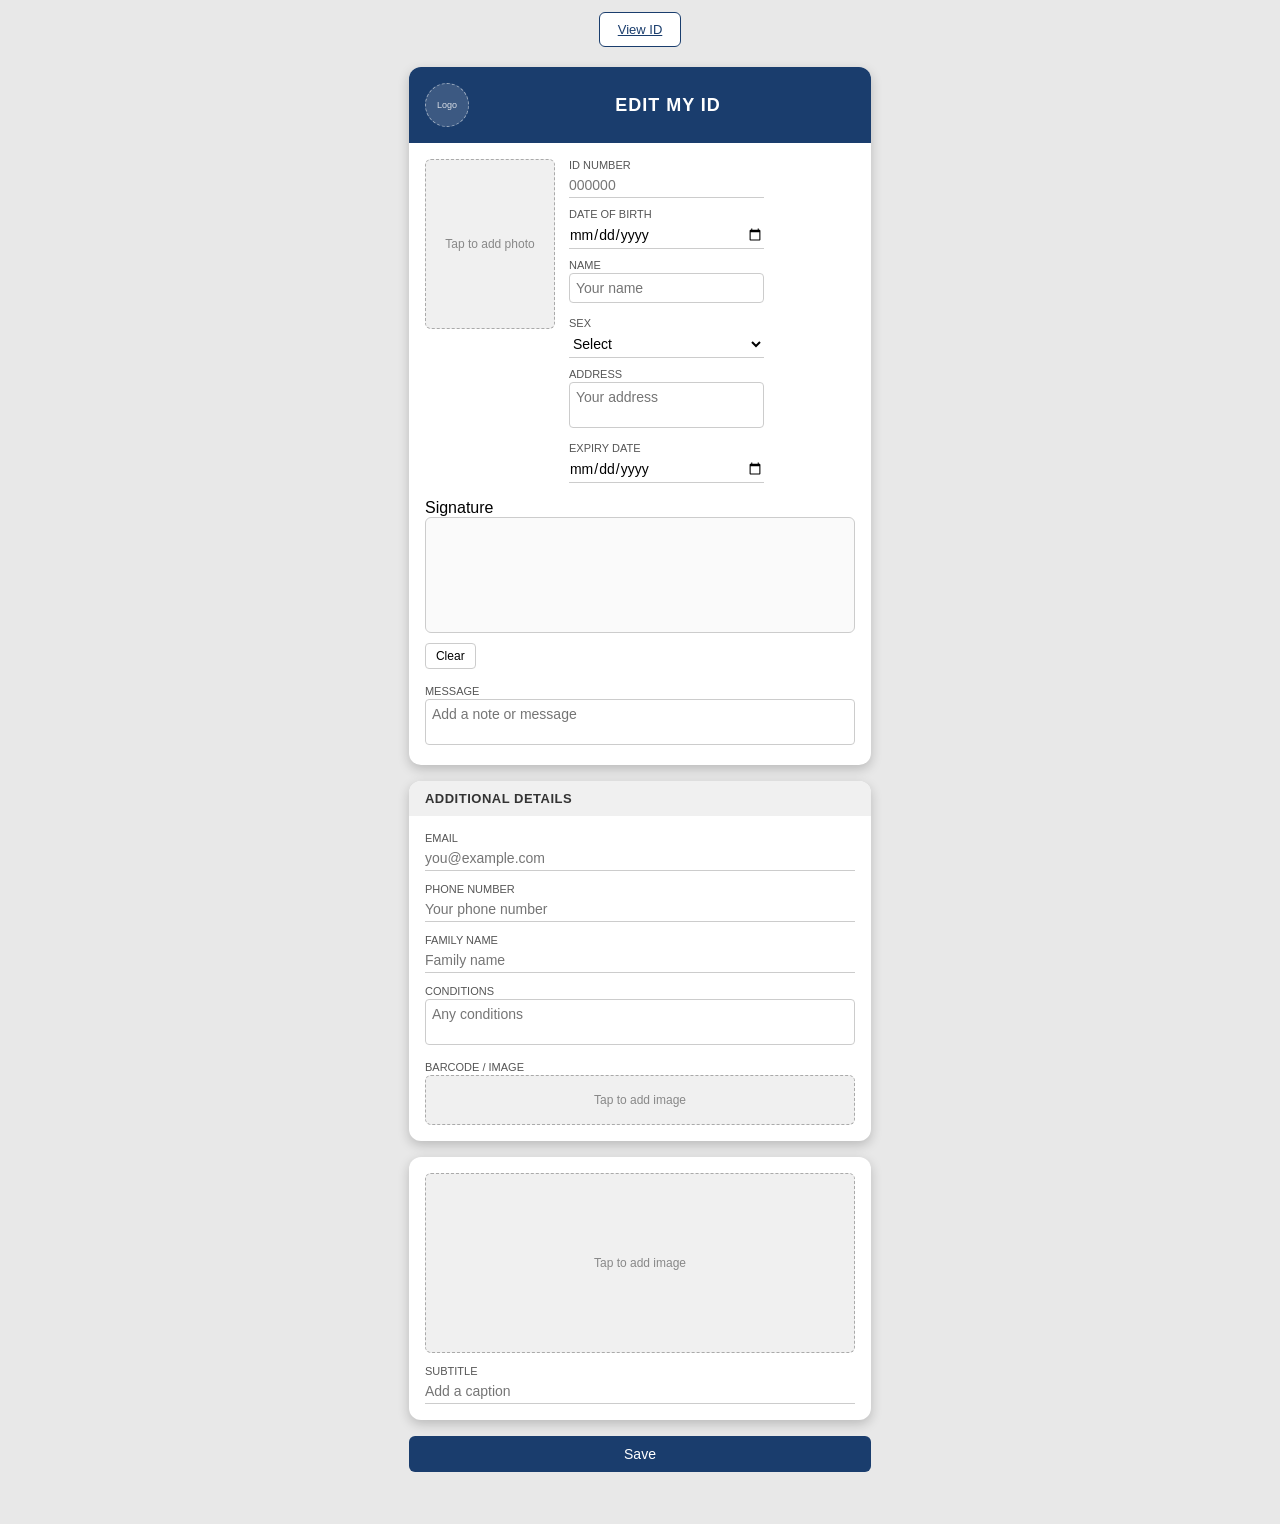
==== edit.html @ 1a4fdfc6 "Add files via upload" ====
<!DOCTYPE html>
<html lang="en">
<head>
  <meta charset="UTF-8">
  <meta name="viewport" content="width=device-width, initial-scale=1.0">
  <title>Edit My ID Card</title>
  <link rel="stylesheet" href="style.css">
  <link rel="apple-touch-icon" href="icon.png">
</head>
<body>

  <div class="topbar">
    <a href="index.html" class="tab">View ID</a>
  </div>

  <div id="editPage">

    <div class="card">
      <div class="header" id="bannerAreaEdit">
        <div class="logo-area" id="logoAreaEdit">
          <span id="logoPlaceholder">Logo</span>
          <img id="logoPreview" src="" alt="Logo" style="display:none;">
        </div>
        <input type="file" id="logoInput" accept="image/*" style="display:none;">
        <h1>EDIT MY ID</h1>
      </div>
      <input type="file" id="bannerInput" accept="image/*" style="display:none;">

      <div class="card-body">
        <div class="photo-area" id="photoArea">
          <span id="photoPlaceholder">Tap to add photo</span>
          <img id="photoPreview" src="" alt="Your photo" style="display:none;">
        </div>
        <input type="file" id="photoInput" accept="image/*" style="display:none;">

        <div class="fields">
          <div class="field">
            <label for="idNumber">ID Number</label>
            <input type="text" id="idNumber" placeholder="000000">
          </div>

          <div class="field">
            <label for="dob">Date of Birth</label>
            <input type="date" id="dob">
          </div>

          <div class="field">
            <label for="fullName">Name</label>
            <textarea id="fullName" rows="1" placeholder="Your name"></textarea>
          </div>

          <div class="field">
            <label for="sex">Sex</label>
            <select id="sex">
              <option value="">Select</option>
              <option value="Male">Male</option>
              <option value="Female">Female</option>
              <option value="Other">Other</option>
            </select>
          </div>

          <div class="field">
            <label for="address">Address</label>
            <textarea id="address" rows="2" placeholder="Your address"></textarea>
          </div>

          <div class="field">
            <label for="expiryDate">Expiry Date</label>
            <input type="date" id="expiryDate">
          </div>
        </div>
      </div>

      <div class="signature-section">
        <label>Signature</label>
        <canvas id="signaturePad" width="300" height="80"></canvas>
        <button id="clearSig" type="button">Clear</button>
      </div>

      <div class="field message-field">
        <label for="message">Message</label>
        <textarea id="message" rows="2" placeholder="Add a note or message"></textarea>
      </div>
    </div>

    <div class="card extra-card">
      <div class="subheader">Additional Details</div>
      <div class="card-body-column">
        <div class="field">
          <label for="email">Email</label>
          <input type="email" id="email" placeholder="you@example.com">
        </div>
        <div class="field">
          <label for="phone">Phone Number</label>
          <input type="tel" id="phone" placeholder="Your phone number">
        </div>
        <div class="field">
          <label for="familyName">Family Name</label>
          <input type="text" id="familyName" placeholder="Family name">
        </div>
        <div class="field">
          <label for="conditions">Conditions</label>
          <textarea id="conditions" rows="2" placeholder="Any conditions"></textarea>
        </div>

        <div class="field">
          <label>Barcode / Image</label>
          <div class="extra-image-area barcode" id="barcodeArea">
            <span id="barcodePlaceholder">Tap to add image</span>
            <img id="barcodePreview" src="" alt="Barcode" style="display:none;">
          </div>
          <input type="file" id="barcodeInput" accept="image/*" style="display:none;">
        </div>
      </div>
    </div>

    <div class="card extra-card">
      <div class="card-body-column">
        <div class="extra-image-area large" id="extraImageArea">
          <span id="extraImagePlaceholder">Tap to add image</span>
          <img id="extraImagePreview" src="" alt="Extra" style="display:none;">
        </div>
        <input type="file" id="extraImageInput" accept="image/*" style="display:none;">

        <div class="field">
          <label for="extraSubtitle">Subtitle</label>
          <input type="text" id="extraSubtitle" placeholder="Add a caption">
        </div>
      </div>
    </div>

    <button id="saveBtn">Save</button>
  </div>

  <script type="module" src="script.js"></script>
</body>
</html>
---- style.css ----
* {
  box-sizing: border-box;
}

body {
  margin: 0;
  padding: 12px;
  background: #e8e8e8;
  font-family: Arial, sans-serif;
  display: flex;
  flex-direction: column;
  align-items: center;
}

.topbar {
  display: flex;
  justify-content: center;
  gap: 10px;
  margin-bottom: 20px;
}

.tab {
  padding: 9px 18px;
  border: 1px solid #1a3d6d;
  background: white;
  color: #1a3d6d;
  border-radius: 6px;
  font-size: 13px;
  cursor: pointer;
}

.tab.active {
  background: #1a3d6d;
  color: white;
}

.card {
  background: white;
  width: 100%;
  max-width: 480px;
  border-radius: 12px;
  overflow: hidden;
  box-shadow: 0 4px 12px rgba(0,0,0,0.2);
}

.header {
  background: #1a3d6d;
  color: white;
  padding: 16px;
  display: flex;
  align-items: center;
  gap: 12px;
  cursor: pointer;
}

.header h1 {
  margin: 0;
  font-size: 18px;
  letter-spacing: 1px;
  flex: 1;
  text-align: center;
}

.logo-area {
  width: 44px;
  height: 44px;
  border-radius: 50%;
  background: rgba(255,255,255,0.15);
  border: 1px dashed rgba(255,255,255,0.5);
  display: flex;
  align-items: center;
  justify-content: center;
  overflow: hidden;
  flex-shrink: 0;
  cursor: pointer;
  font-size: 9px;
  color: rgba(255,255,255,0.8);
  text-align: center;
}

.logo-area img {
  width: 100%;
  height: 100%;
  object-fit: contain;
  background: rgb(8, 8, 8);
  border-radius: 5%;
}

.card-body {
  display: flex;
  flex-direction: row;
  padding: 16px;
  gap: 14px;
}

.photo-area {
  width: 130px;
  height: 170px;
  background: #f0f0f0;
  border: 1px dashed #aaa;
  border-radius: 6px;
  display: flex;
  align-items: center;
  justify-content: center;
  text-align: center;
  font-size: 12px;
  color: #888;
  cursor: pointer;
  overflow: hidden;
  flex-shrink: 0;
}

.photo-area img {
  width: 100%;
  height: 100%;
  object-fit: contain;
}

.fields {
  display: flex;
  flex-direction: column;
  gap: 10px;
  min-width: 0;
}

.field label, .display-label {
  display: block;
  font-size: 11px;
  color: #555;
  text-transform: uppercase;
  margin-bottom: 2px;
}

.field input, .field select, .field textarea {
  width: 100%;
  border: none;
  border-bottom: 1px solid #ccc;
  font-size: 14px;
  padding: 4px 0;
  font-family: inherit;
  resize: none;
  overflow-wrap: break-word;
  background: transparent;
}

.field textarea {
  border: 1px solid #ccc;
  border-radius: 4px;
  padding: 6px;
}

.field input:focus, .field select:focus, .field textarea:focus {
  outline: none;
  border-color: #1a3d6d;
}

.display-field {
  display: flex;
  flex-direction: column;
  margin-bottom: 8px;
}

.display-value {
  font-size: 15px;
  color: #222;
  font-weight: 500;
  overflow-wrap: break-word;
  white-space: pre-wrap;
}

#viewPhotoPlaceholder {
  font-size: 12px;
  color: #888;
}

.signature-section {
  padding: 0 16px 16px;
}

#signaturePad {
  border: 1px solid #ccc;
  border-radius: 6px;
  width: 100%;
  touch-action: none;
  background: #fafafa;
  -webkit-touch-callout: none;
  -webkit-user-select: none;
  user-select: none;
}

#clearSig {
  margin-top: 6px;
  padding: 5px 10px;
  font-size: 12px;
  border: 1px solid #ccc;
  background: white;
  border-radius: 4px;
  cursor: pointer;
}

.message-field {
  padding: 0 16px 16px;
}

.message-section {
  padding: 0 16px 18px;
}

.card-message {
  display: block;
  font-size: 13px;
  color: #444;
  font-style: italic;
  overflow-wrap: break-word;
  white-space: pre-wrap;
}

.card-message.center {
  text-align: center;
  margin-top: 4px;
}

#saveBtn {
  display: block;
  width: 100%;
  max-width: 480px;
  margin: 16px 0 40px;
  padding: 10px;
  background: #1a3d6d;
  color: white;
  border: none;
  border-radius: 6px;
  font-size: 14px;
  cursor: pointer;
}

#saveBtn:active {
  background: #142f54;
}

.extra-card {
  margin-top: 16px;
}

.subheader {
  background: #f0f0f0;
  color: #333;
  padding: 10px 16px;
  font-size: 13px;
  font-weight: bold;
  text-transform: uppercase;
  letter-spacing: 0.5px;
}

.card-body-column {
  display: flex;
  flex-direction: column;
  padding: 16px;
  gap: 12px;
}

.extra-image-area {
  width: 100%;
  height: 100px;
  background: #f0f0f0;
  border: 1px dashed #aaa;
  border-radius: 6px;
  display: flex;
  align-items: center;
  justify-content: center;
  text-align: center;
  font-size: 12px;
  color: #888;
  cursor: pointer;
  overflow: hidden;
}

.extra-image-area.large {
  height: 180px;
}

.extra-image-area img {
  width: 100%;
  height: 100%;
  object-fit: contain;
}

.extra-image-area.barcode {
  height: auto;
  min-height: 50px;
  padding: 10px;
}

.extra-image-area.barcode img {
  width: auto;
  max-width: 100%;
  height: auto;
  object-fit: initial;
}
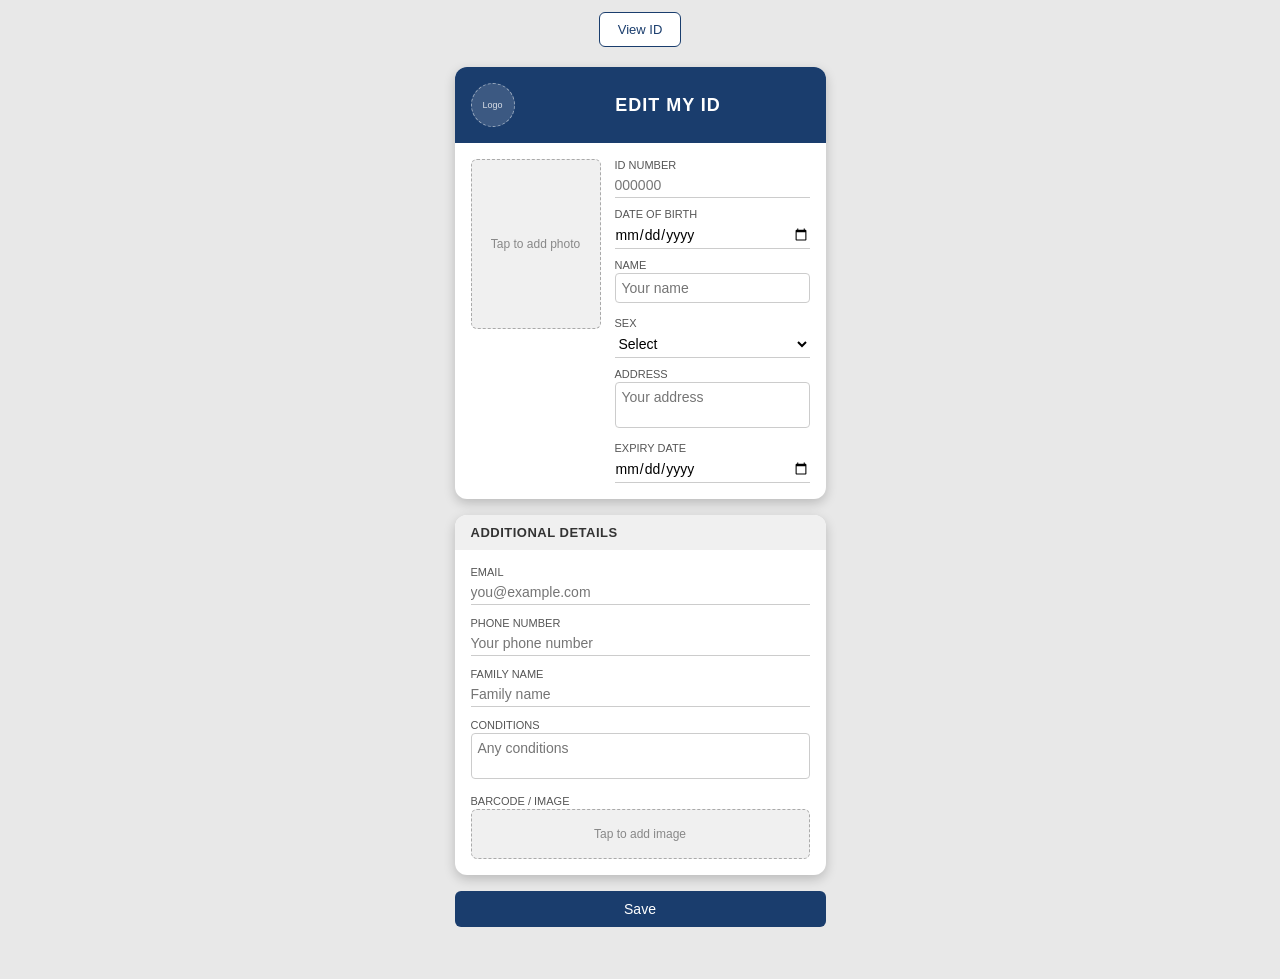
==== commit ae1dbf23: "Update edit.html" ====
--- a/edit.html
+++ b/edit.html
@@ -70,17 +70,6 @@
           </div>
         </div>
       </div>
-
-      <div class="signature-section">
-        <label>Signature</label>
-        <canvas id="signaturePad" width="300" height="80"></canvas>
-        <button id="clearSig" type="button">Clear</button>
-      </div>
-
-      <div class="field message-field">
-        <label for="message">Message</label>
-        <textarea id="message" rows="2" placeholder="Add a note or message"></textarea>
-      </div>
     </div>
 
     <div class="card extra-card">
@@ -114,24 +103,9 @@
       </div>
     </div>
 
-    <div class="card extra-card">
-      <div class="card-body-column">
-        <div class="extra-image-area large" id="extraImageArea">
-          <span id="extraImagePlaceholder">Tap to add image</span>
-          <img id="extraImagePreview" src="" alt="Extra" style="display:none;">
-        </div>
-        <input type="file" id="extraImageInput" accept="image/*" style="display:none;">
-
-        <div class="field">
-          <label for="extraSubtitle">Subtitle</label>
-          <input type="text" id="extraSubtitle" placeholder="Add a caption">
-        </div>
-      </div>
-    </div>
-
     <button id="saveBtn">Save</button>
   </div>
 
   <script type="module" src="script.js"></script>
 </body>
-</html>+</html>
--- a/style.css
+++ b/style.css
@@ -296,4 +296,8 @@
   max-width: 100%;
   height: auto;
   object-fit: initial;
-}+}
+.topbar a.tab {
+  text-decoration: none;
+  display: inline-block;
+}
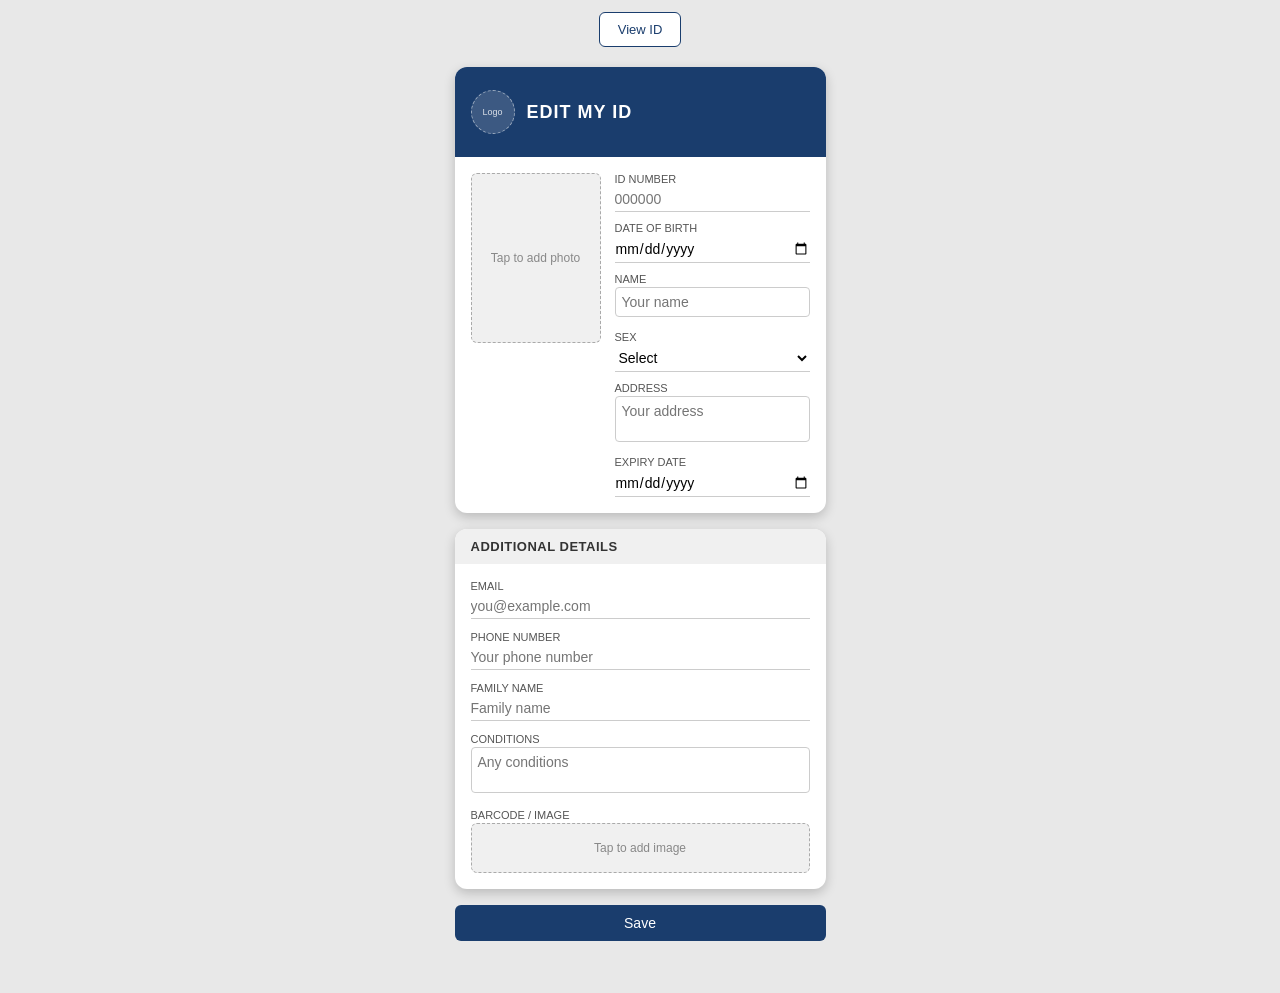
==== commit 6d385fe2: "Add files via upload" ====
--- a/edit.html
+++ b/edit.html
@@ -108,4 +108,4 @@
 
   <script type="module" src="script.js"></script>
 </body>
-</html>
+</html>
--- a/style.css
+++ b/style.css
@@ -27,6 +27,8 @@
   border-radius: 6px;
   font-size: 13px;
   cursor: pointer;
+  text-decoration: none;
+  display: inline-block;
 }
 
 .tab.active {
@@ -45,8 +47,10 @@
 
 .header {
   background: #1a3d6d;
+  background-repeat: no-repeat;
   color: white;
   padding: 16px;
+  min-height: 90px;
   display: flex;
   align-items: center;
   gap: 12px;
@@ -57,8 +61,7 @@
   margin: 0;
   font-size: 18px;
   letter-spacing: 1px;
-  flex: 1;
-  text-align: center;
+  text-align: left;
 }
 
 .logo-area {
@@ -82,8 +85,8 @@
   width: 100%;
   height: 100%;
   object-fit: contain;
-  background: rgb(8, 8, 8);
-  border-radius: 5%;
+  background: white;
+  border-radius: 50%;
 }
 
 .card-body {
@@ -173,53 +176,6 @@
   color: #888;
 }
 
-.signature-section {
-  padding: 0 16px 16px;
-}
-
-#signaturePad {
-  border: 1px solid #ccc;
-  border-radius: 6px;
-  width: 100%;
-  touch-action: none;
-  background: #fafafa;
-  -webkit-touch-callout: none;
-  -webkit-user-select: none;
-  user-select: none;
-}
-
-#clearSig {
-  margin-top: 6px;
-  padding: 5px 10px;
-  font-size: 12px;
-  border: 1px solid #ccc;
-  background: white;
-  border-radius: 4px;
-  cursor: pointer;
-}
-
-.message-field {
-  padding: 0 16px 16px;
-}
-
-.message-section {
-  padding: 0 16px 18px;
-}
-
-.card-message {
-  display: block;
-  font-size: 13px;
-  color: #444;
-  font-style: italic;
-  overflow-wrap: break-word;
-  white-space: pre-wrap;
-}
-
-.card-message.center {
-  text-align: center;
-  margin-top: 4px;
-}
-
 #saveBtn {
   display: block;
   width: 100%;
@@ -275,10 +231,6 @@
   overflow: hidden;
 }
 
-.extra-image-area.large {
-  height: 180px;
-}
-
 .extra-image-area img {
   width: 100%;
   height: 100%;
@@ -296,8 +248,4 @@
   max-width: 100%;
   height: auto;
   object-fit: initial;
-}
-.topbar a.tab {
-  text-decoration: none;
-  display: inline-block;
-}
+}
